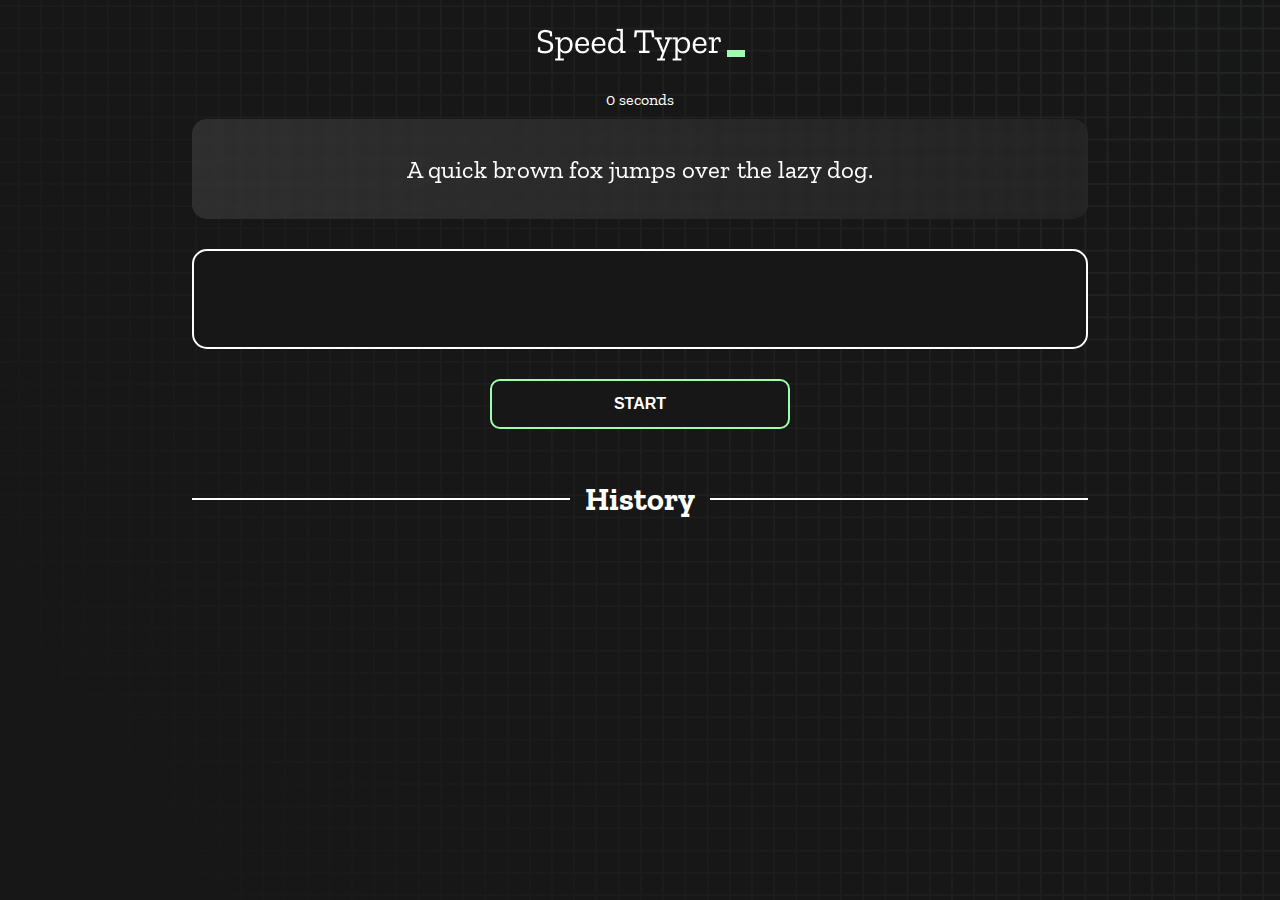
==== index.html @ 8ed59289 "Initial commit" ====
<!DOCTYPE html>
<html lang="en">
  <head>
    <meta charset="UTF-8" />
    <meta http-equiv="X-UA-Compatible" content="IE=edge" />
    <meta name="viewport" content="width=device-width, initial-scale=1.0" />
    <title>Speed Monster</title>
    <link rel="stylesheet" href="styles.css" />
    <link rel="preconnect" href="https://fonts.googleapis.com" />
    <link rel="preconnect" href="https://fonts.gstatic.com" crossorigin />
    <link
      href="https://fonts.googleapis.com/css2?family=Zilla+Slab:wght@300;400;500&display=swap"
      rel="stylesheet"
    />
  </head>
  <body>
    <h1 class="title"><img src="./logo.png" /></h1>
    <div id="show-time">0 seconds</div>

    <div class="box-container">
      <div id="question"></div>

      <div id="display" class="inactive"></div>

      <div class="buttons">
        <button id="starts">START</button>
      </div>

      <div class="divider-container">
        <div class="line"></div>
        <h1 class="title2">History</h1>
        <div class="line"></div>
      </div>
      <div id="histories"></div>
    </div>

    <div id="countdown"></div>
    <div id="modal-background" class="hidden"></div>
    <div id="result" class="hidden"></div>

    <script src="./history.js"></script>
    <script src="./script.js"></script>
  </body>
</html>
---- styles.css ----
* {
  padding: 0;
  margin: 0;
  box-sizing: border-box;
}

body {
  background-image: url("./bg.png");
  background-size: cover;
  background-position: left top;
  font-family: "Zilla Slab", serif;
}

.box-container {
  width: 70%;
  margin: 0 auto;
}

#question {
  height: 100px;
  display: flex;
  align-items: center;
  justify-content: center;
  color: white;
  font-size: 25px;
  border-radius: 15px;
  background: rgb(255, 255, 255);
  background: linear-gradient(
    92.49deg,
    rgba(255, 255, 255, 0.1) 0.18%,
    rgba(255, 255, 255, 0.05) 99.85%
  );
  backdrop-filter: blur(5px);
  margin-bottom: 30px;
}

#display {
  height: 100px;
  display: flex;
  flex-wrap: wrap;
  align-items: center;
  padding-left: 5rem;
  color: white;
  font-size: 32px;
  background-color: #171717;
  border: 2px solid #9dffad;
  border-radius: 15px;
}

#countdown {
  position: fixed;
  height: 100vh;
  width: 100vw;
  background-color: rgba(0, 0, 0, 0.8);
  top: 0;
  left: 0;
  display: flex;
  align-items: center;
  justify-content: center;
  font-size: 3rem;
  color: white;
  display: none;
}
#result {
  position: fixed;
  top: 10%; 
  left: 10%;
  transform: translate(-50%, -50%);
  height: 250px;
  width: 400px;
  background-color: #171717;
  border-radius: 15px;
  border: 2px solid #9dffad;
  color: white;
  text-align: center;
  padding: 2rem;
}
#show-time{
  text-align: center;
  color: white;
  margin: 10px 0;
}

.green {
  color: #9dffad;
}
.red {
  color: #eb6565;
}
.bold {
  font-weight: 700;
}
.inactive {
  border: 2px solid white !important;
}
.hidden {
  display: none;
}
.title {
  text-align: center;
  color: white;
  margin: 20px 0;
}

.divider-container {
  height: 80px;
  display: flex;
  justify-content: center;
  align-items: center;
  gap: 15px;
  margin: 0 auto;
}

.line {
  height: 2px;
  background: white;
  width: 100%;
}

.title2 {
  color: white;
  display: block;
}

.buttons {
  display: flex;
  justify-content: center;
  margin: 30px 0;
}
button {
  padding: 10px 20px;
  border: none;
  font-size: 16px;
  font-weight: bold;
  width: 300px;
  height: 50px;
  color: white;
  background-color: #171717;
  border-radius: 10px;
  border: 2px solid #9dffad;
  cursor: pointer;
}

#histories {
  display: flex;
  flex-wrap: wrap;
  justify-content: space-around;
}

.card {
  width: 100%;
  height: 100%;
  padding: 50px;
  display: flex;
  justify-content: space-between;
  align-items: center;
  padding: 20px 30px;
  color: white;
  border-radius: 15px;
  background: rgb(255, 255, 255);
  background: linear-gradient(
    92.49deg,
    rgba(255, 255, 255, 0.1) 0.18%,
    rgba(255, 255, 255, 0.05) 99.85%
  );
  backdrop-filter: blur(5px);
  margin-bottom: 30px;
}

#modal-background {
  background: rgb(255, 255, 255);
  background: linear-gradient(
    92.49deg,
    rgba(255, 255, 255, 0.1) 0.18%,
    rgba(255, 255, 255, 0.05) 99.85%
  );
  backdrop-filter: blur(5px);
  height: 100vh;
  width: 100%;
  position: fixed;
  top: 0;
}

@media only screen and (max-width: 700px) {
  .box-container {
    padding: 0 20px;
    width: 100%;
  }
  .card {
    flex-direction: column;
  }
}
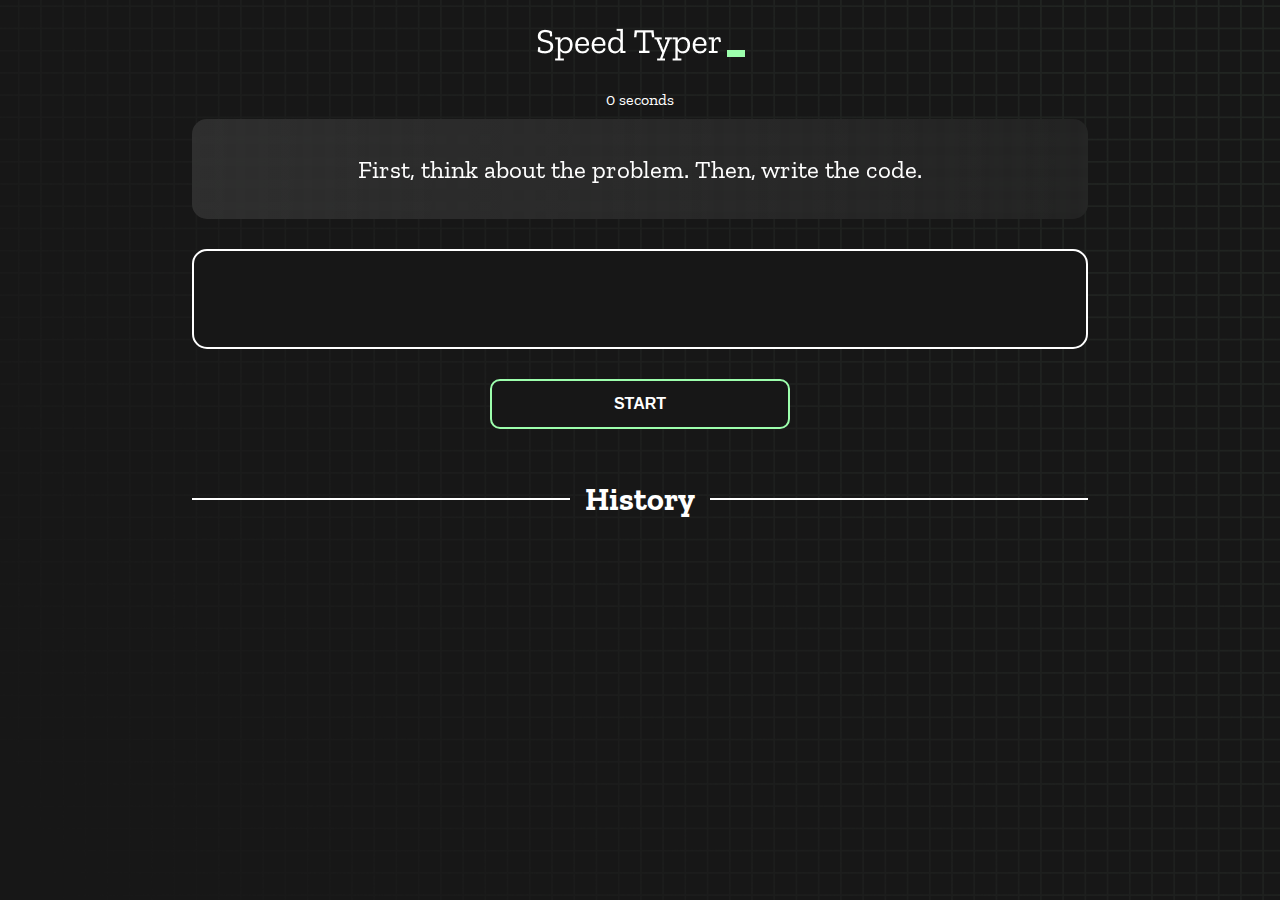
==== commit b0cb7fcd: "first bug script file perfectly added to the html file" ====
--- a/index.html
+++ b/index.html
@@ -38,7 +38,7 @@
     <div id="modal-background" class="hidden"></div>
     <div id="result" class="hidden"></div>
 
-    <script src="./history.js"></script>
-    <script src="./script.js"></script>
+    <script src="history.js"></script>
+    <script src="script.js"></script>
   </body>
 </html>
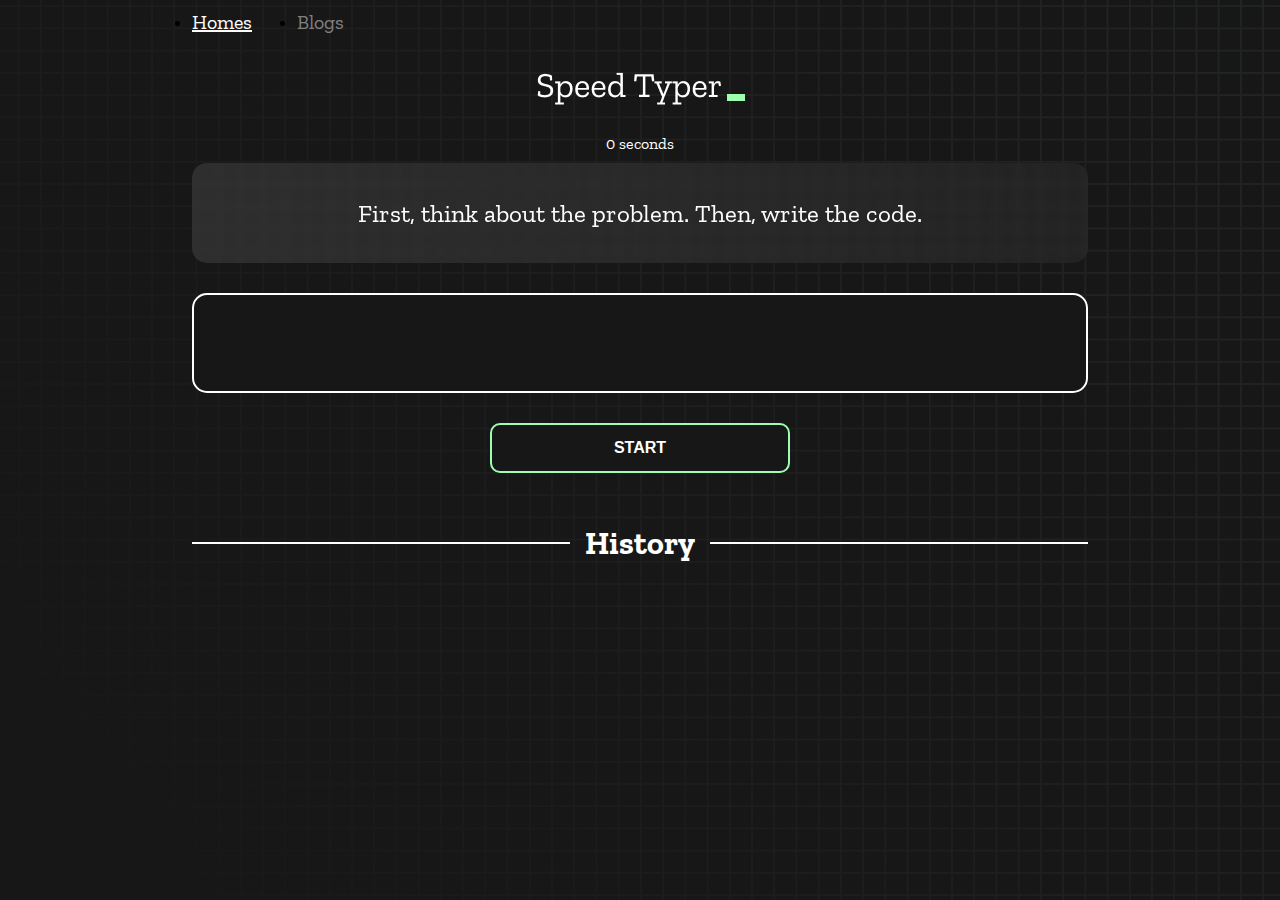
==== commit 76b676ce: "navbar created both file" ====
--- a/index.html
+++ b/index.html
@@ -14,9 +14,16 @@
     />
   </head>
   <body>
+    
+    <div class="blog-link">
+      <ul>
+        <li><a href="#">Homes</a></li>
+        <li><a href="blog.html">Blogs</a></li>
+      </ul>
+    </div>
+
     <h1 class="title"><img src="./logo.png" /></h1>
     <div id="show-time">0 seconds</div>
-
     <div class="box-container">
       <div id="question"></div>
 
--- a/styles.css
+++ b/styles.css
@@ -16,6 +16,24 @@
   margin: 0 auto;
 }
 
+
+.blog-link ul{
+  display: flex;
+  justify-content: flex-start;
+  padding: 10px 15%;
+  gap: 5%;
+}
+.blog-link ul li a{
+  text-decoration: none;
+  font-size: 20px;
+}
+.blog-link ul :nth-child(1) a{
+  color: white;
+  text-decoration: underline;
+}
+.blog-link ul :nth-child(2) a{
+color: gray;
+}
 #question {
   height: 100px;
   display: flex;
@@ -63,8 +81,8 @@
 }
 #result {
   position: fixed;
-  top: 10%; 
-  left: 10%;
+  top: 40%; 
+  left: 50%;
   transform: translate(-50%, -50%);
   height: 250px;
   width: 400px;
@@ -141,11 +159,17 @@
   cursor: pointer;
 }
 
-#histories {
-  display: flex;
-  flex-wrap: wrap;
-  justify-content: space-around;
-}
+@media only screen and (min-width:900px) {
+  #histories{
+    display: grid;
+    grid-template-columns: repeat(3,1fr);
+    gap: 2%;
+  }
+  .card{
+    flex-direction: column;
+  }
+}
+
 
 .card {
   width: 100%;
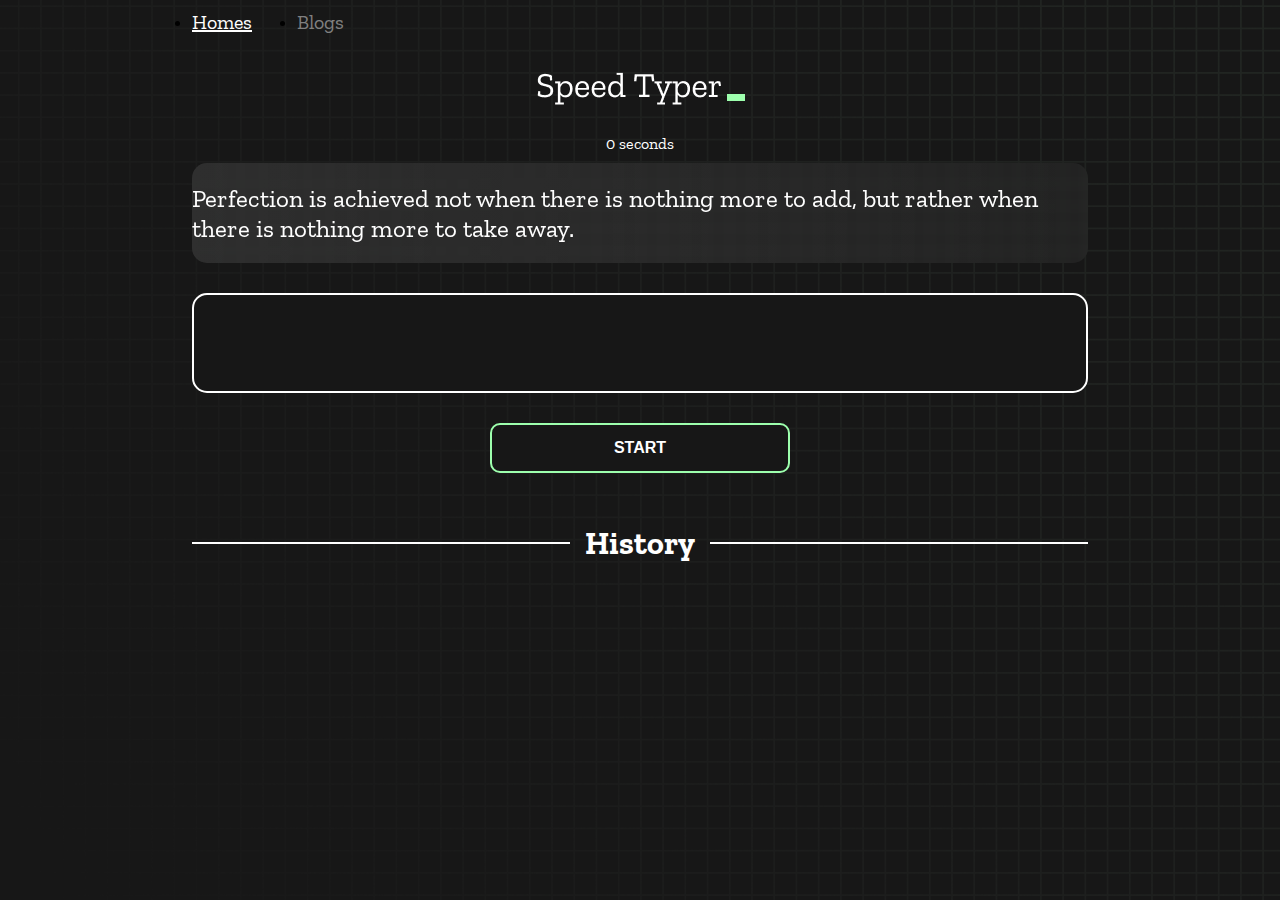
==== commit 6a0e034c: "final commit" ====
--- a/index.html
+++ b/index.html
@@ -6,7 +6,7 @@
     <meta name="viewport" content="width=device-width, initial-scale=1.0" />
     <title>Speed Monster</title>
     <link rel="stylesheet" href="styles.css" />
-    <link rel="preconnect" href="https://fonts.googleapis.com" />
+    <link rel="preconnect" href="https://fonts.googleapis.com"/>
     <link rel="preconnect" href="https://fonts.gstatic.com" crossorigin />
     <link
       href="https://fonts.googleapis.com/css2?family=Zilla+Slab:wght@300;400;500&display=swap"
